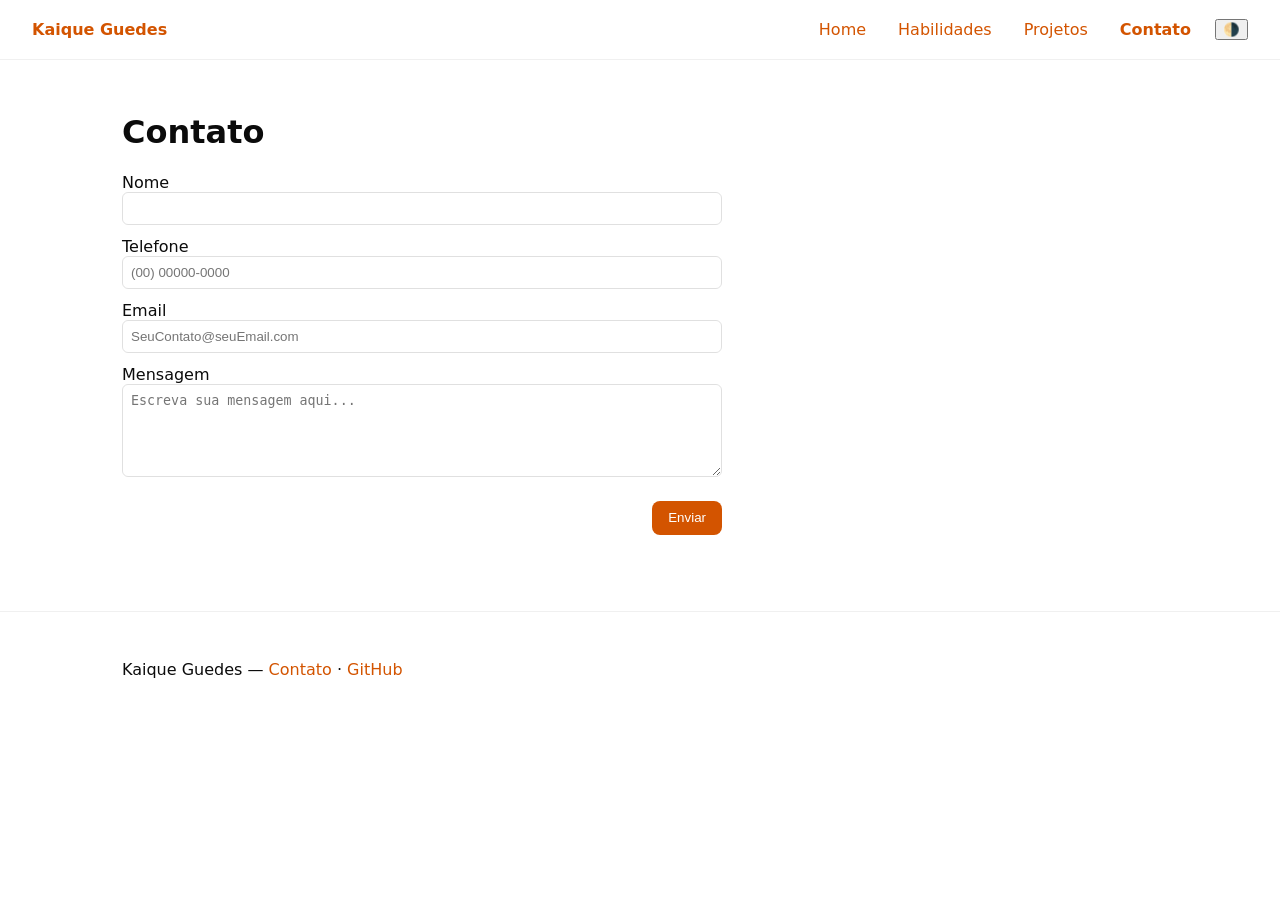
==== contact.html @ d01af387 "Add files via upload" ====
<!doctype html>
<html lang="pt-BR">

<head>
  <meta charset="utf-8" />
  <meta name="viewport" content="width=device-width,initial-scale=1" />
  <title>Contato — Kaique Guedes</title>
  <link rel="stylesheet" href="style.css" />
</head>

<body>
  <script src="main.js" defer></script>
  <header class="site-header">
    <a class="logo" href="index.html">Kaique Guedes</a>
    <nav class="nav">
      <a href="index.html">Home</a>
      <a href="skills.html">Habilidades</a>
      <a href="projects.html">Projetos</a>
      <a href="contact.html" class="active">Contato</a>
      <button id="theme-toggle" aria-label="Alternar tema">🌗</button>
    </nav>
    <button class="mobile-menu" id="mobile-menu">☰</button>
  </header>

  <main class="container">
    <h1 class="reveal">Contato</h1>
    <form id="contact-form" class="contact-form" novalidate>
      <label>Nome
        <input type="text" id="name" name="name" required />
      </label>

      <label>Telefone
        <input type="tel" id="phone" name="phone" required placeholder="(00) 00000-0000" />
      </label>

      <label>Email
        <input type="email" id="email" name="email" required placeholder="SeuContato@seuEmail.com" />
      </label>

      <label>Mensagem
        <textarea id="message" name="message" rows="5" required placeholder="Escreva sua mensagem aqui..."></textarea>
      </label>

      <div class="form-actions">
        <button class="btn" type="submit">Enviar</button>
      </div>
      <div id="form-status" aria-live="polite"></div>
    </form>
  </main>

  <footer class="site-footer">
    <div class="container">
      <div>Kaique Guedes — <a href="contact.html">Contato</a> · <a href="https://github.com/Kaiqueguedes"
          target="_blank">GitHub</a></div>

    </div>
  </footer>
</body>

</html>
---- style.css ----
:root {
  --bg: #ffffff;
  --text: #0b0b0b;
  --muted: #6b6b6b;
  --accent: #d35400;
  --container: 1100px;
  --card-bg: #ffffff;
}

[data-theme="dark"] {
  --bg: #0f1113;
  --text: #eaeaea;
  --muted: #9a9a9a;
  --accent: #e67e22;
  --card-bg: #121216
}

* {
  box-sizing: border-box
}

html,
body {
  margin: 0;
  padding: 0;
  font-family: Inter, system-ui, Arial, sans-serif;
  background: var(--bg);
  color: var(--text);
  -webkit-font-smoothing: antialiased
}

a {
  color: var(--accent);
  text-decoration: none
}

.container {
  max-width: var(--container);
  margin: 0 auto;
  padding: 2rem
}

.site-header {
  display: flex;
  align-items: center;
  justify-content: space-between;
  padding: 1rem 2rem;
  border-bottom: 1px solid rgba(0, 0, 0, 0.06)
}

.logo {
  font-weight: 700
}

.nav {
  display: flex;
  gap: 1rem;
  align-items: center
}

.nav a {
  padding: .25rem .5rem
}

.nav a.active {
  font-weight: 600
}

.nav.open {
  display: block;
  position: absolute;
  top: 64px;
  left: 0;
  right: 0;
  background: var(--bg);
  padding: 1rem;
  border-top: 1px solid rgba(0, 0, 0, 0.06)
}

.mobile-menu {
  display: none;
  border: 0;
  background: none;
  font-size: 1.25rem
}

.hero {
  padding: 4rem 2rem;
  background: linear-gradient(180deg, rgba(0, 0, 0, 0.02), transparent);
  min-height: 45vh;
  display: flex;
  align-items: center
}

.hero-inner {
  max-width: 800px
}

.hero h1 {
  font-size: 2rem;
  margin: 0
}

.hero h2 {
  font-size: 1.1rem;
  margin: .5rem 0;
  color: var(--muted);
  min-height: 1.4em
}

.btn {
  display: inline-block;
  padding: .6rem 1rem;
  border-radius: 8px;
  background: var(--accent);
  color: white;
  border: 0;
  cursor: pointer
}

.btn.outline {
  background: transparent;
  color: var(--accent);
  border: 1px solid var(--accent)
}

.about,
.contact-quick {
  padding: 2rem
}

.site-footer {
  border-top: 1px solid rgba(0, 0, 0, 0.06);
  padding: 1rem 0;
  margin-top: 2rem
}

.skills-grid {
  display: grid;
  grid-template-columns: repeat(2, 1fr);
  gap: 1rem
}

.skill-card {
  padding: 1rem;
  border-radius: 8px;
  background: var(--card-bg);
  box-shadow: 0 6px 18px rgba(0, 0, 0, 0.03)
}

.projects-container {
  padding: 20px 0
}

.projects-grid {
  display: grid;
  grid-template-columns: repeat(auto-fit, minmax(280px, 1fr));
  gap: 20px
}

.project-card {
  display: block;
  padding: 20px;
  border-radius: 10px;
  background: var(--card-bg);
  box-shadow: 0 8px 20px rgba(0, 0, 0, 0.06);
  transition: transform .25s, box-shadow .25s
}

.project-card:hover {
  transform: translateY(-6px);
  box-shadow: 0 12px 30px rgba(0, 0, 0, 0.12)
}

.contact-form {
  display: grid;
  gap: .75rem;
  max-width: 600px
}

.contact-form label {
  display: block
}

.contact-form input,
.contact-form textarea {
  width: 100%;
  padding: .5rem;
  border: 1px solid rgba(0, 0, 0, 0.12);
  border-radius: 6px;
  background: transparent;
  color: inherit
}

.form-actions {
  text-align: right;
  margin-top: .5rem
}

.reveal {
  opacity: 0;
  transform: translateY(12px);
  transition: all .6s ease
}

.reveal.show {
  opacity: 1;
  transform: none
}

.typing {
  border-right: 2px solid var(--muted);
  padding-right: 6px;
  white-space: nowrap;
  overflow: hidden;
}

@media (max-width:800px) {
  .skills-grid {
    grid-template-columns: 1fr
  }

  .mobile-menu {
    display: block
  }

  .nav {
    display: none;
    flex-direction: column;
    gap: .5rem
  }

  .hero {
    padding: 2rem 1rem
  }
}

@media (max-width:480px) {
  .hero h1 {
    font-size: 1.4rem
  }

  .hero h2 {
    font-size: 1rem
  }
}
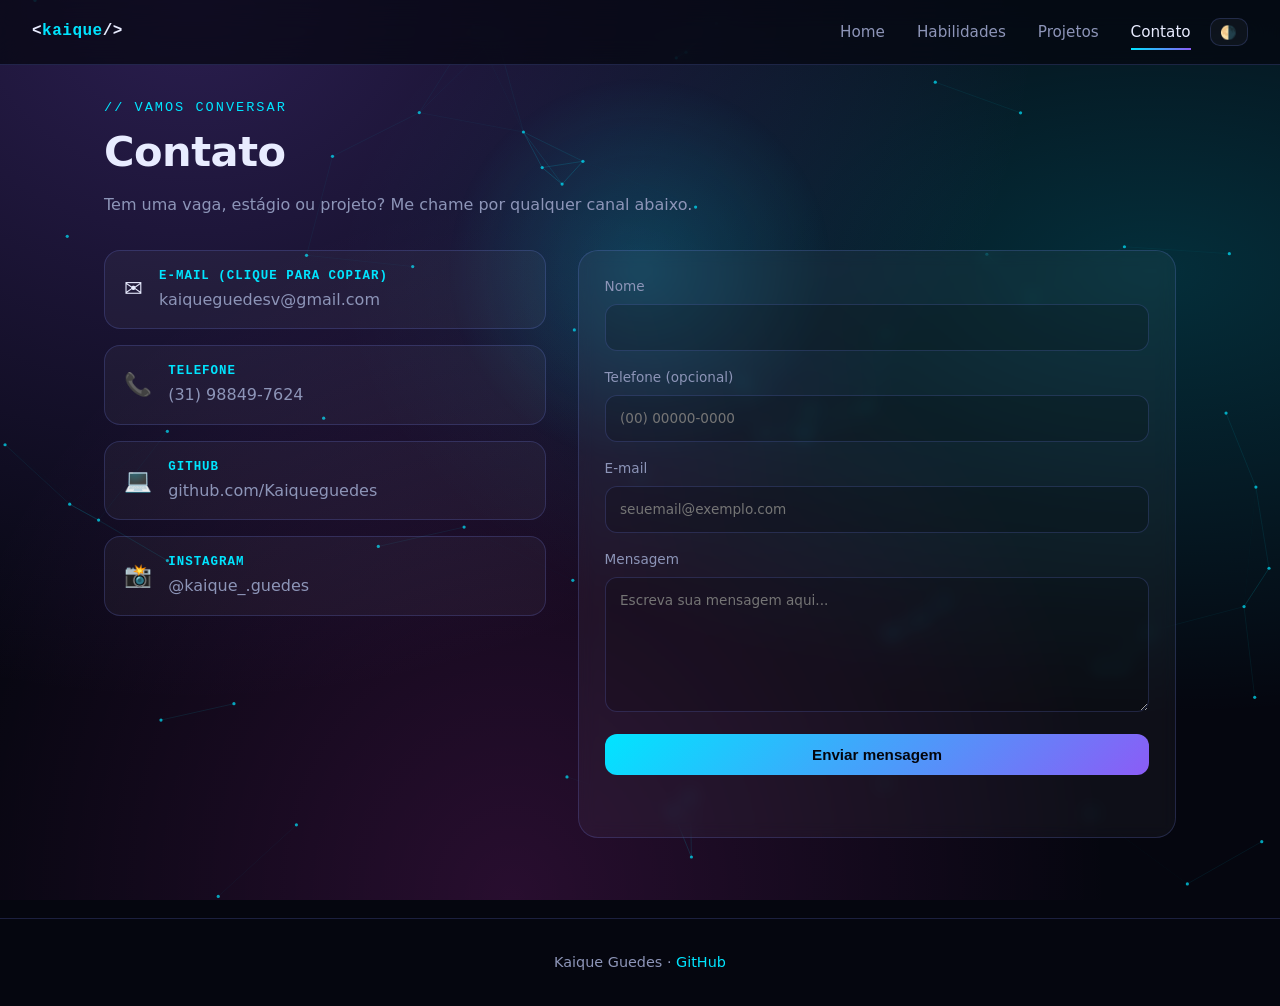
==== commit bef0d436: "Redesign futurista: nova paleta, animacoes, projetos de dados e pagina de contato" ====
--- a/contact.html
+++ b/contact.html
@@ -1,60 +1,48 @@
 <!doctype html>
-<html lang="pt-BR">
-
+<html lang='pt-BR'>
 <head>
-  <meta charset="utf-8" />
-  <meta name="viewport" content="width=device-width,initial-scale=1" />
+  <meta charset='utf-8' />
+  <meta name='viewport' content='width=device-width,initial-scale=1' />
   <title>Contato — Kaique Guedes</title>
-  <link rel="stylesheet" href="style.css" />
+  <link rel='stylesheet' href='style.css' />
 </head>
-
 <body>
-  <script src="main.js" defer></script>
-  <header class="site-header">
-    <a class="logo" href="index.html">Kaique Guedes</a>
-    <nav class="nav">
-      <a href="index.html">Home</a>
-      <a href="skills.html">Habilidades</a>
-      <a href="projects.html">Projetos</a>
-      <a href="contact.html" class="active">Contato</a>
-      <button id="theme-toggle" aria-label="Alternar tema">🌗</button>
+  <canvas id='net'></canvas><div id='progress'></div><div class='glow' id='glow'></div>
+  <script src='main.js' defer></script>
+  <header class='site-header'>
+    <a class='logo' href='index.html'>&lt;<b>kaique</b>/&gt;</a>
+    <nav class='nav'>
+      <a href='index.html'>Home</a>
+      <a href='skills.html'>Habilidades</a>
+      <a href='projects.html'>Projetos</a>
+      <a href='contact.html' class='active'>Contato</a>
+      <button id='theme-toggle' aria-label='Alternar tema'>🌗</button>
     </nav>
-    <button class="mobile-menu" id="mobile-menu">☰</button>
+    <button class='mobile-menu' id='mobile-menu' aria-label='Menu'>☰</button>
   </header>
 
-  <main class="container">
-    <h1 class="reveal">Contato</h1>
-    <form id="contact-form" class="contact-form" novalidate>
-      <label>Nome
-        <input type="text" id="name" name="name" required />
-      </label>
-
-      <label>Telefone
-        <input type="tel" id="phone" name="phone" required placeholder="(00) 00000-0000" />
-      </label>
-
-      <label>Email
-        <input type="email" id="email" name="email" required placeholder="SeuContato@seuEmail.com" />
-      </label>
-
-      <label>Mensagem
-        <textarea id="message" name="message" rows="5" required placeholder="Escreva sua mensagem aqui..."></textarea>
-      </label>
-
-      <div class="form-actions">
-        <button class="btn" type="submit">Enviar</button>
+  <main class='container'>
+    <div class='eyebrow reveal'>// vamos conversar</div>
+    <h1 class='page-title reveal'>Contato</h1>
+    <p class='lead reveal'>Tem uma vaga, estágio ou projeto? Me chame por qualquer canal abaixo.</p>
+    <div class='contact-wrap'>
+      <div class='contact-list'>
+        <a class='contact-item reveal' id='copy-mail' href='mailto:kaiqueguedesv@gmail.com'><div class='ico'>✉️</div><div><b>E-mail (clique para copiar)</b><span>kaiqueguedesv@gmail.com</span></div></a>
+        <a class='contact-item reveal d1' href='tel:+5531988497624'><div class='ico'>📞</div><div><b>Telefone</b><span>(31) 98849-7624</span></div></a>
+        <a class='contact-item reveal d2' href='https://github.com/Kaiqueguedes' target='_blank' rel='noopener'><div class='ico'>💻</div><div><b>GitHub</b><span>github.com/Kaiqueguedes</span></div></a>
+        <a class='contact-item reveal d3' href='https://instagram.com/kaique_.guedes' target='_blank' rel='noopener'><div class='ico'>📸</div><div><b>Instagram</b><span>@kaique_.guedes</span></div></a>
       </div>
-      <div id="form-status" aria-live="polite"></div>
-    </form>
+      <form id='contact-form' class='contact-form reveal d1' novalidate>
+        <label>Nome<input type='text' id='name' name='name' required /></label>
+        <label>Telefone (opcional)<input type='tel' id='phone' name='phone' placeholder='(00) 00000-0000' /></label>
+        <label>E-mail<input type='email' id='email' name='email' required placeholder='seuemail@exemplo.com' /></label>
+        <label>Mensagem<textarea id='message' name='message' rows='5' required placeholder='Escreva sua mensagem aqui...'></textarea></label>
+        <button class='btn' type='submit'>Enviar mensagem</button>
+        <div id='form-status' aria-live='polite'></div>
+      </form>
+    </div>
   </main>
 
-  <footer class="site-footer">
-    <div class="container">
-      <div>Kaique Guedes — <a href="contact.html">Contato</a> · <a href="https://github.com/Kaiqueguedes"
-          target="_blank">GitHub</a></div>
-
-    </div>
-  </footer>
+  <footer class='site-footer'><div class='container'>Kaique Guedes · <a href='https://github.com/Kaiqueguedes' target='_blank' rel='noopener'>GitHub</a></div></footer>
 </body>
-
-</html>+</html>
--- a/style.css
+++ b/style.css
@@ -1,247 +1,96 @@
-
-:root {
-  --bg: #ffffff;
-  --text: #0b0b0b;
-  --muted: #6b6b6b;
-  --accent: #d35400;
-  --container: 1100px;
-  --card-bg: #ffffff;
-}
-
-[data-theme="dark"] {
-  --bg: #0f1113;
-  --text: #eaeaea;
-  --muted: #9a9a9a;
-  --accent: #e67e22;
-  --card-bg: #121216
-}
-
-* {
-  box-sizing: border-box
-}
-
-html,
-body {
-  margin: 0;
-  padding: 0;
-  font-family: Inter, system-ui, Arial, sans-serif;
-  background: var(--bg);
-  color: var(--text);
-  -webkit-font-smoothing: antialiased
-}
-
-a {
-  color: var(--accent);
-  text-decoration: none
-}
-
-.container {
-  max-width: var(--container);
-  margin: 0 auto;
-  padding: 2rem
-}
-
-.site-header {
-  display: flex;
-  align-items: center;
-  justify-content: space-between;
-  padding: 1rem 2rem;
-  border-bottom: 1px solid rgba(0, 0, 0, 0.06)
-}
-
-.logo {
-  font-weight: 700
-}
-
-.nav {
-  display: flex;
-  gap: 1rem;
-  align-items: center
-}
-
-.nav a {
-  padding: .25rem .5rem
-}
-
-.nav a.active {
-  font-weight: 600
-}
-
-.nav.open {
-  display: block;
-  position: absolute;
-  top: 64px;
-  left: 0;
-  right: 0;
-  background: var(--bg);
-  padding: 1rem;
-  border-top: 1px solid rgba(0, 0, 0, 0.06)
-}
-
-.mobile-menu {
-  display: none;
-  border: 0;
-  background: none;
-  font-size: 1.25rem
-}
-
-.hero {
-  padding: 4rem 2rem;
-  background: linear-gradient(180deg, rgba(0, 0, 0, 0.02), transparent);
-  min-height: 45vh;
-  display: flex;
-  align-items: center
-}
-
-.hero-inner {
-  max-width: 800px
-}
-
-.hero h1 {
-  font-size: 2rem;
-  margin: 0
-}
-
-.hero h2 {
-  font-size: 1.1rem;
-  margin: .5rem 0;
-  color: var(--muted);
-  min-height: 1.4em
-}
-
-.btn {
-  display: inline-block;
-  padding: .6rem 1rem;
-  border-radius: 8px;
-  background: var(--accent);
-  color: white;
-  border: 0;
-  cursor: pointer
-}
-
-.btn.outline {
-  background: transparent;
-  color: var(--accent);
-  border: 1px solid var(--accent)
-}
-
-.about,
-.contact-quick {
-  padding: 2rem
-}
-
-.site-footer {
-  border-top: 1px solid rgba(0, 0, 0, 0.06);
-  padding: 1rem 0;
-  margin-top: 2rem
-}
-
-.skills-grid {
-  display: grid;
-  grid-template-columns: repeat(2, 1fr);
-  gap: 1rem
-}
-
-.skill-card {
-  padding: 1rem;
-  border-radius: 8px;
-  background: var(--card-bg);
-  box-shadow: 0 6px 18px rgba(0, 0, 0, 0.03)
-}
-
-.projects-container {
-  padding: 20px 0
-}
-
-.projects-grid {
-  display: grid;
-  grid-template-columns: repeat(auto-fit, minmax(280px, 1fr));
-  gap: 20px
-}
-
-.project-card {
-  display: block;
-  padding: 20px;
-  border-radius: 10px;
-  background: var(--card-bg);
-  box-shadow: 0 8px 20px rgba(0, 0, 0, 0.06);
-  transition: transform .25s, box-shadow .25s
-}
-
-.project-card:hover {
-  transform: translateY(-6px);
-  box-shadow: 0 12px 30px rgba(0, 0, 0, 0.12)
-}
-
-.contact-form {
-  display: grid;
-  gap: .75rem;
-  max-width: 600px
-}
-
-.contact-form label {
-  display: block
-}
-
-.contact-form input,
-.contact-form textarea {
-  width: 100%;
-  padding: .5rem;
-  border: 1px solid rgba(0, 0, 0, 0.12);
-  border-radius: 6px;
-  background: transparent;
-  color: inherit
-}
-
-.form-actions {
-  text-align: right;
-  margin-top: .5rem
-}
-
-.reveal {
-  opacity: 0;
-  transform: translateY(12px);
-  transition: all .6s ease
-}
-
-.reveal.show {
-  opacity: 1;
-  transform: none
-}
-
-.typing {
-  border-right: 2px solid var(--muted);
-  padding-right: 6px;
-  white-space: nowrap;
-  overflow: hidden;
-}
-
-@media (max-width:800px) {
-  .skills-grid {
-    grid-template-columns: 1fr
-  }
-
-  .mobile-menu {
-    display: block
-  }
-
-  .nav {
-    display: none;
-    flex-direction: column;
-    gap: .5rem
-  }
-
-  .hero {
-    padding: 2rem 1rem
-  }
-}
-
-@media (max-width:480px) {
-  .hero h1 {
-    font-size: 1.4rem
-  }
-
-  .hero h2 {
-    font-size: 1rem
-  }
-}+:root{--bg:#05060f;--bg2:#0a0d1f;--text:#e8ecff;--muted:#8d95b8;--a:#00e5ff;--b:#8b5cf6;--c:#ff3df2;--card:rgba(255,255,255,.04);--line:rgba(120,140,255,.2);--shadow:rgba(0,229,255,.18);--container:1120px}
+[data-theme='light']{--bg:#f3f5ff;--bg2:#e8ecff;--text:#0b1030;--muted:#4f5778;--a:#0070f3;--b:#6d3be8;--c:#d11fc4;--card:rgba(255,255,255,.75);--line:rgba(60,70,160,.2);--shadow:rgba(0,112,243,.14)}
+*{box-sizing:border-box}
+html{scroll-behavior:smooth}
+body{margin:0;font-family:Inter,'Segoe UI',system-ui,Arial,sans-serif;background:var(--bg);color:var(--text);-webkit-font-smoothing:antialiased;line-height:1.6;overflow-x:hidden;background-image:linear-gradient(var(--line) 1px,transparent 1px),linear-gradient(90deg,var(--line) 1px,transparent 1px);background-size:56px 56px;background-attachment:fixed}
+body::before{content:'';position:fixed;inset:0;z-index:-2;background:radial-gradient(ellipse at 15% 0%,rgba(139,92,246,.28),transparent 55%),radial-gradient(ellipse at 90% 30%,rgba(0,229,255,.18),transparent 50%),radial-gradient(ellipse at 40% 100%,rgba(255,61,242,.14),transparent 55%),var(--bg)}
+#net{position:fixed;inset:0;z-index:-1;width:100%;height:100%;pointer-events:none}
+#progress{position:fixed;top:0;left:0;height:3px;width:0;z-index:100;background:linear-gradient(90deg,var(--a),var(--b),var(--c));box-shadow:0 0 12px var(--a)}
+.glow{position:fixed;width:420px;height:420px;border-radius:50%;pointer-events:none;z-index:-1;background:radial-gradient(circle,var(--shadow),transparent 65%);transform:translate(-50%,-50%);left:50%;top:30%;transition:opacity .3s}
+a{color:var(--a);text-decoration:none}
+.container{max-width:var(--container);margin:0 auto;padding:2rem 1.5rem}
+.site-header{position:sticky;top:0;z-index:50;display:flex;align-items:center;justify-content:space-between;padding:.9rem 2rem;background:color-mix(in srgb,var(--bg) 70%,transparent);backdrop-filter:blur(14px);border-bottom:1px solid var(--line)}
+.logo{font-weight:800;letter-spacing:.5px;color:var(--text);font-family:'Courier New',monospace}
+.logo b{color:var(--a)}
+.nav{display:flex;gap:.4rem;align-items:center}
+.nav a{position:relative;padding:.35rem .8rem;color:var(--muted);font-size:.95rem;transition:color .25s}
+.nav a::after{content:'';position:absolute;left:.8rem;right:.8rem;bottom:0;height:2px;background:linear-gradient(90deg,var(--a),var(--b));transform:scaleX(0);transform-origin:left;transition:transform .3s}
+.nav a:hover,.nav a.active{color:var(--text)}
+.nav a:hover::after,.nav a.active::after{transform:scaleX(1)}
+#theme-toggle,.mobile-menu{border:1px solid var(--line);background:var(--card);color:var(--text);border-radius:10px;cursor:pointer;padding:.35rem .6rem;transition:.25s}
+#theme-toggle:hover{border-color:var(--a);box-shadow:0 0 14px var(--shadow)}
+.mobile-menu{display:none;font-size:1.1rem}
+.hero{max-width:var(--container);margin:0 auto;padding:5rem 1.5rem 3rem;display:grid;grid-template-columns:1.15fr .85fr;gap:3rem;align-items:center;min-height:78vh}
+.badge{display:inline-flex;align-items:center;gap:.5rem;padding:.35rem .9rem;border:1px solid var(--line);border-radius:999px;background:var(--card);font-size:.82rem;color:var(--muted);margin-bottom:1.2rem}
+.dot{width:8px;height:8px;border-radius:50%;background:#2cff9a;box-shadow:0 0 10px #2cff9a;animation:pulse 1.8s infinite}
+@keyframes pulse{50%{opacity:.35;transform:scale(1.5)}}
+.hero h1{font-size:clamp(2.2rem,5vw,3.8rem);line-height:1.08;margin:0 0 .8rem;letter-spacing:-1px}
+.grad{background:linear-gradient(90deg,var(--a),var(--b),var(--c),var(--a));background-size:250% 100%;-webkit-background-clip:text;background-clip:text;color:transparent;animation:flow 6s linear infinite}
+@keyframes flow{to{background-position:250% 0}}
+.hero h2{font-size:1.1rem;font-weight:500;color:var(--a);margin:0 0 1rem;min-height:1.6em;font-family:'Courier New',monospace}
+.typing::after{content:'_';animation:blink 1s steps(1) infinite;margin-left:2px}
+@keyframes blink{50%{opacity:0}}
+.hero p{color:var(--muted);max-width:560px;font-size:1.05rem}
+.hero-cta{display:flex;flex-wrap:wrap;gap:.8rem;margin-top:1.6rem}
+.btn{position:relative;display:inline-block;padding:.75rem 1.4rem;border-radius:12px;background:linear-gradient(135deg,var(--a),var(--b));color:#04050d;font-weight:700;border:0;cursor:pointer;font-size:.95rem;transition:transform .25s,box-shadow .25s;overflow:hidden}
+.btn:hover{transform:translateY(-3px);box-shadow:0 10px 30px var(--shadow),0 0 22px var(--shadow)}
+.btn.outline{background:transparent;color:var(--text);border:1px solid var(--line)}
+.btn.outline:hover{border-color:var(--a);color:var(--a)}
+.terminal{border:1px solid var(--line);border-radius:16px;background:color-mix(in srgb,var(--bg2) 85%,transparent);backdrop-filter:blur(10px);box-shadow:0 20px 60px rgba(0,0,0,.35),0 0 40px var(--shadow);animation:float 6s ease-in-out infinite}
+@keyframes float{50%{transform:translateY(-12px)}}
+.term-bar{display:flex;align-items:center;gap:.4rem;padding:.7rem 1rem;border-bottom:1px solid var(--line)}
+.term-bar i{width:11px;height:11px;border-radius:50%;background:#ff5f56}
+.term-bar i:nth-child(2){background:#ffbd2e}
+.term-bar i:nth-child(3){background:#27c93f}
+.term-bar span{margin-left:.6rem;color:var(--muted);font-size:.8rem;font-family:'Courier New',monospace}
+.terminal pre{margin:0;padding:1.2rem 1.3rem;font-family:'Courier New',monospace;font-size:.88rem;line-height:1.7;overflow-x:auto}
+.k{color:var(--c)}.s{color:#2cff9a}.p{color:var(--a)}
+h1.page-title,.section-title{font-size:clamp(1.8rem,4vw,2.6rem);margin:0 0 .4rem;letter-spacing:-.5px}
+.eyebrow{font-family:'Courier New',monospace;color:var(--a);font-size:.85rem;letter-spacing:2px;text-transform:uppercase}
+.lead{color:var(--muted);max-width:640px;margin:0 0 2rem}
+.grid{display:grid;gap:1.2rem}
+.g3{grid-template-columns:repeat(3,1fr)}
+.g2{grid-template-columns:repeat(2,1fr)}
+.card,.project-card,.skill-card{position:relative;padding:1.5rem;border-radius:18px;background:var(--card);border:1px solid var(--line);backdrop-filter:blur(8px);transition:transform .25s,border-color .25s,box-shadow .3s;color:var(--text);overflow:hidden;transform-style:preserve-3d}
+.card::before,.project-card::before,.skill-card::before{content:'';position:absolute;inset:0;background:radial-gradient(circle 180px at var(--mx,50%) var(--my,0%),var(--shadow),transparent 70%);opacity:0;transition:opacity .3s;pointer-events:none}
+.card:hover,.project-card:hover,.skill-card:hover{border-color:var(--a);box-shadow:0 14px 40px var(--shadow)}
+.card:hover::before,.project-card:hover::before,.skill-card:hover::before{opacity:1}
+.card h4,.skill-card h4{margin:0 0 .5rem;color:var(--a);font-family:'Courier New',monospace;font-size:.95rem;letter-spacing:1px;text-transform:uppercase}
+.card p{margin:0;color:var(--muted)}
+.project-card{display:flex;flex-direction:column;gap:.6rem}
+.project-card h2{margin:0;font-size:1.2rem}
+.project-card p{margin:0;color:var(--muted);flex:1}
+.project-card .go{color:var(--a);font-size:.88rem;font-weight:600}
+.project-card.hide{display:none}
+.tags{display:flex;flex-wrap:wrap;gap:.45rem;margin-top:.3rem}
+.tag{padding:.25rem .7rem;border-radius:999px;border:1px solid var(--line);background:rgba(139,92,246,.1);font-size:.78rem;color:var(--text);transition:.25s}
+.tag:hover{border-color:var(--a);color:var(--a);transform:translateY(-2px)}
+.filters{display:flex;flex-wrap:wrap;gap:.6rem;margin-bottom:1.6rem}
+.filter{padding:.45rem 1.1rem;border-radius:999px;border:1px solid var(--line);background:var(--card);color:var(--muted);cursor:pointer;font-size:.88rem;transition:.25s}
+.filter:hover,.filter.on{color:var(--text);border-color:var(--a);box-shadow:0 0 16px var(--shadow)}
+.marquee{overflow:hidden;border-block:1px solid var(--line);padding:1rem 0;margin:1rem 0 2rem;-webkit-mask-image:linear-gradient(90deg,transparent,#000 10%,#000 90%,transparent);mask-image:linear-gradient(90deg,transparent,#000 10%,#000 90%,transparent)}
+.track{display:flex;gap:3rem;width:max-content;animation:scroll 28s linear infinite}
+.track span{font-family:'Courier New',monospace;color:var(--muted);font-size:1.05rem;white-space:nowrap}
+.track span::before{content:'// ';color:var(--a)}
+@keyframes scroll{to{transform:translateX(-50%)}}
+.cta{text-align:center;padding:3rem 1.5rem;border-radius:24px;border:1px solid var(--line);background:linear-gradient(135deg,rgba(0,229,255,.08),rgba(139,92,246,.12),rgba(255,61,242,.08));margin:2rem 0}
+.cta h3{font-size:1.8rem;margin:0 0 .5rem}
+.cta p{color:var(--muted);margin:0 0 1.4rem}
+.contact-wrap{display:grid;grid-template-columns:.85fr 1.15fr;gap:2rem;align-items:start}
+.contact-list{display:grid;gap:1rem}
+.contact-item{display:flex;gap:1rem;align-items:center;padding:1rem 1.2rem;border-radius:16px;border:1px solid var(--line);background:var(--card);color:var(--text);transition:.25s}
+.contact-item:hover{border-color:var(--a);transform:translateX(6px);box-shadow:0 8px 28px var(--shadow)}
+.contact-item b{display:block;font-size:.78rem;color:var(--a);font-family:'Courier New',monospace;letter-spacing:1px;text-transform:uppercase}
+.contact-item span{color:var(--muted);word-break:break-all}
+.ico{font-size:1.4rem}
+.contact-form{display:grid;gap:1rem;padding:1.6rem;border-radius:20px;border:1px solid var(--line);background:var(--card);backdrop-filter:blur(8px)}
+.contact-form label{display:block;font-size:.85rem;color:var(--muted)}
+.contact-form input,.contact-form textarea{width:100%;margin-top:.35rem;padding:.75rem .9rem;border:1px solid var(--line);border-radius:12px;background:rgba(0,0,0,.18);color:var(--text);font:inherit;transition:.25s}
+.contact-form input:focus,.contact-form textarea:focus{outline:0;border-color:var(--a);box-shadow:0 0 0 3px var(--shadow)}
+#form-status{min-height:1.4em;font-size:.9rem}
+.site-footer{border-top:1px solid var(--line);margin-top:3rem;color:var(--muted);font-size:.9rem;text-align:center}
+.reveal{opacity:0;transform:translateY(24px);transition:opacity .7s ease,transform .7s ease}
+.reveal.show{opacity:1;transform:none}
+.d1{transition-delay:.1s}.d2{transition-delay:.2s}.d3{transition-delay:.3s}
+@media (max-width:860px){.hero{grid-template-columns:1fr;padding-top:3rem;min-height:auto}.g3,.g2,.contact-wrap{grid-template-columns:1fr}.mobile-menu{display:block}.nav{display:none;position:absolute;top:100%;left:0;right:0;flex-direction:column;align-items:stretch;padding:1rem;background:var(--bg);border-bottom:1px solid var(--line)}.nav.open{display:flex}.site-header{padding:.8rem 1.2rem}}
+@media (prefers-reduced-motion:reduce){*,*::before,*::after{animation:none!important;transition:none!important}.reveal{opacity:1;transform:none}}
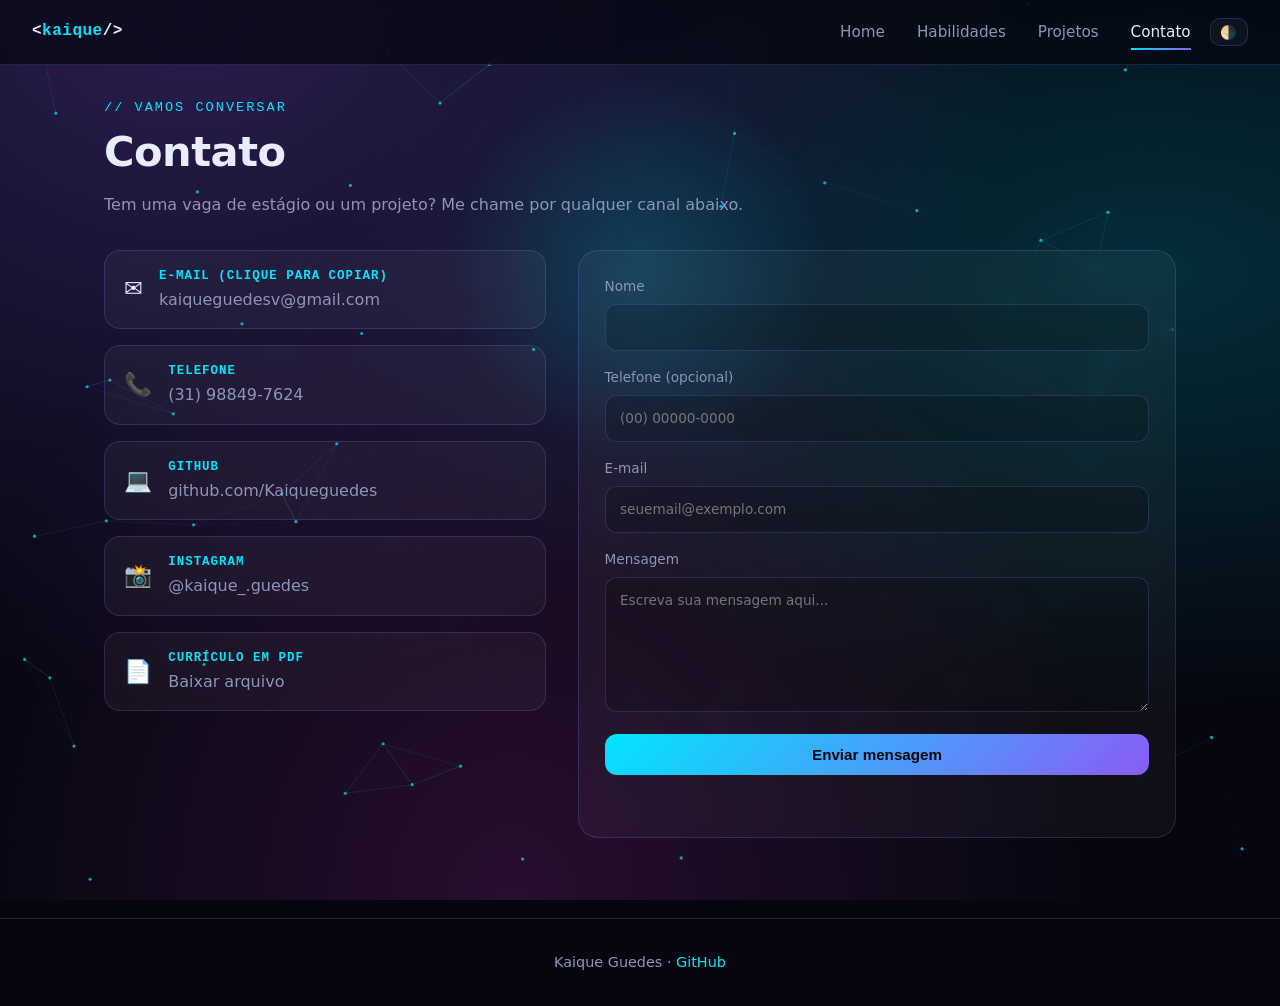
==== commit d7a57093: "Adiciona curriculo, favicon, meta tags e atualiza conteudo das paginas" ====
--- a/contact.html
+++ b/contact.html
@@ -3,6 +3,13 @@
 <head>
   <meta charset='utf-8' />
   <meta name='viewport' content='width=device-width,initial-scale=1' />
+  <meta name='description' content='Contato de Kaique Guedes: e-mail, telefone, GitHub e Instagram.' />
+  <meta name='theme-color' content='#05060f' />
+  <meta property='og:type' content='website' />
+  <meta property='og:title' content='Contato — Kaique Guedes' />
+  <meta property='og:description' content='Fale com Kaique Guedes por e-mail, GitHub ou Instagram.' />
+  <meta property='og:url' content='https://kaiqueguedes.github.io/portifolio/contact.html' />
+  <link rel='icon' type='image/svg+xml' href='favicon.svg' />
   <title>Contato — Kaique Guedes</title>
   <link rel='stylesheet' href='style.css' />
 </head>
@@ -24,13 +31,14 @@
   <main class='container'>
     <div class='eyebrow reveal'>// vamos conversar</div>
     <h1 class='page-title reveal'>Contato</h1>
-    <p class='lead reveal'>Tem uma vaga, estágio ou projeto? Me chame por qualquer canal abaixo.</p>
+    <p class='lead reveal'>Tem uma vaga de estágio ou um projeto? Me chame por qualquer canal abaixo.</p>
     <div class='contact-wrap'>
       <div class='contact-list'>
         <a class='contact-item reveal' id='copy-mail' href='mailto:kaiqueguedesv@gmail.com'><div class='ico'>✉️</div><div><b>E-mail (clique para copiar)</b><span>kaiqueguedesv@gmail.com</span></div></a>
         <a class='contact-item reveal d1' href='tel:+5531988497624'><div class='ico'>📞</div><div><b>Telefone</b><span>(31) 98849-7624</span></div></a>
         <a class='contact-item reveal d2' href='https://github.com/Kaiqueguedes' target='_blank' rel='noopener'><div class='ico'>💻</div><div><b>GitHub</b><span>github.com/Kaiqueguedes</span></div></a>
         <a class='contact-item reveal d3' href='https://instagram.com/kaique_.guedes' target='_blank' rel='noopener'><div class='ico'>📸</div><div><b>Instagram</b><span>@kaique_.guedes</span></div></a>
+        <a class='contact-item reveal d3' href='Curriculo-Kaique-Guedes.pdf' download><div class='ico'>📄</div><div><b>Currículo em PDF</b><span>Baixar arquivo</span></div></a>
       </div>
       <form id='contact-form' class='contact-form reveal d1' novalidate>
         <label>Nome<input type='text' id='name' name='name' required /></label>
